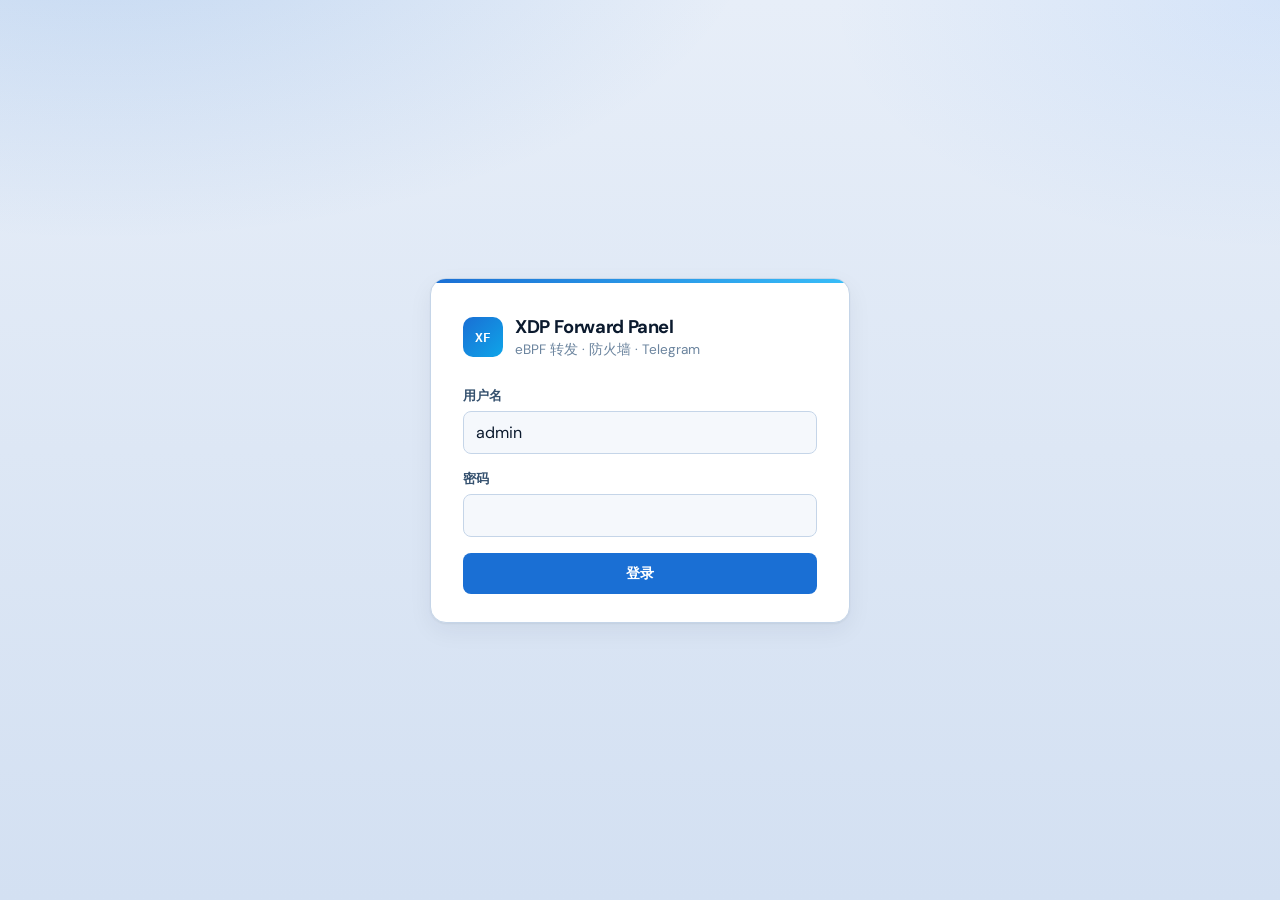
==== project/frontend/index.html @ 578153eb "Initial release: XDP forward panel with xdp CLI Web panel, XDP DNAT+SNAT, firewall ports, settings f" ====
<!DOCTYPE html>
<html lang="zh-CN">
<head>
  <meta charset="UTF-8" />
  <meta name="viewport" content="width=device-width, initial-scale=1" />
  <title>XDP Forward Panel</title>
  <link href="https://fonts.googleapis.com/css2?family=DM+Sans:wght@400;500;600;700&family=IBM+Plex+Mono:wght@400;500&display=swap" rel="stylesheet" />
  <link rel="stylesheet" href="app.css" />
</head>
<body>
  <section id="view-login" class="view active">
    <div class="login-card">
      <div class="brand-mark"><div class="logo">XF</div><div><h1>XDP Forward Panel</h1><p>eBPF 转发 · 防火墙 · Telegram</p></div></div>
      <form id="login-form">
        <div class="field"><label>用户名</label><input id="login-user" value="admin" autocomplete="username" /></div>
        <div class="field"><label>密码</label><input id="login-pass" type="password" autocomplete="current-password" /></div>
        <button class="btn btn-primary btn-block" type="submit">登录</button>
        <p id="login-err" class="err"></p>
      </form>
    </div>
  </section>

  <section id="view-app" class="view">
    <aside class="nav">
      <div class="brand"><div class="logo">XF</div><div><strong>XDP Panel</strong><span id="nav-ver">v0.1.0</span></div></div>
      <button class="nav-item active" data-page="dash">仪表盘</button>
      <button class="nav-item" data-page="fwd">转发规则</button>
      <button class="nav-item" data-page="ports">防火墙端口</button>
      <button class="nav-item" data-page="tg">Telegram</button>
      <button class="nav-item" data-page="logs">操作日志</button>
      <button class="nav-item" data-page="settings">面板设置</button>
      <div class="nav-foot"><button class="btn btn-ghost btn-sm" id="btn-logout" style="width:100%">退出</button></div>
    </aside>
    <div class="main">
      <div id="page-dash" class="page active"></div>
      <div id="page-fwd" class="page"></div>
      <div id="page-ports" class="page"></div>
      <div id="page-tg" class="page"></div>
      <div id="page-logs" class="page"></div>
      <div id="page-settings" class="page"></div>
    </div>
  </section>
  <div class="toast" id="toast"></div>
  <script src="app.js"></script>
</body>
</html>
---- project/frontend/app.css ----
:root {
      --bg: #e7eef8;
      --bg-deep: #d3e0f2;
      --surface: #f5f8fc;
      --surface-2: #ffffff;
      --ink: #0b1a2e;
      --ink-soft: #34506e;
      --muted: #6b849e;
      --line: #c5d5e8;
      --accent: #1a6fd4;
      --accent-2: #0f56ad;
      --accent-soft: rgba(26, 111, 212, 0.12);
      --warn: #b45309;
      --warn-soft: rgba(180, 83, 9, 0.12);
      --danger: #b42318;
      --danger-soft: rgba(180, 35, 24, 0.1);
      --ok: #067647;
      --ok-soft: rgba(6, 118, 71, 0.12);
      --info: #175cd3;
      --shadow: 0 1px 2px rgba(11, 26, 46, 0.06), 0 8px 24px rgba(11, 26, 46, 0.06);
      --radius: 10px;
      --font: "DM Sans", system-ui, sans-serif;
      --mono: "IBM Plex Mono", ui-monospace, monospace;
      --nav-w: 232px;
    }

    * { box-sizing: border-box; margin: 0; padding: 0; }
    html, body { min-height: 100%; }
    body {
      font-family: var(--font);
      color: var(--ink);
      background:
        radial-gradient(1200px 600px at 8% -10%, rgba(26, 111, 212, 0.18), transparent 55%),
        radial-gradient(900px 500px at 100% 0%, rgba(56, 139, 253, 0.1), transparent 50%),
        linear-gradient(180deg, var(--bg) 0%, var(--bg-deep) 100%);
      background-attachment: fixed;
    }
    button, input, select { font: inherit; }
    a { color: inherit; text-decoration: none; }
    .mono { font-family: var(--mono); font-size: 0.86em; letter-spacing: -0.02em; }

    /* ——— Login ——— */
    .view { display: none; min-height: 100vh; }
    .view.active { display: block; }
    #view-login.active {
      display: grid;
      place-items: center;
      padding: 32px 16px;
    }
    .login-card {
      width: min(420px, 100%);
      background: var(--surface-2);
      border: 1px solid var(--line);
      border-radius: 16px;
      box-shadow: var(--shadow);
      padding: 36px 32px 28px;
      position: relative;
      overflow: hidden;
    }
    .login-card::before {
      content: "";
      position: absolute;
      inset: 0 0 auto 0;
      height: 4px;
      background: linear-gradient(90deg, #1a6fd4, #38bdf8);
    }
    .brand-mark {
      display: flex;
      align-items: center;
      gap: 12px;
      margin-bottom: 28px;
    }
    .brand-mark .logo {
      width: 40px; height: 40px;
      border-radius: 10px;
      background: linear-gradient(135deg, #1a6fd4, #0ea5e9);
      display: grid; place-items: center;
      color: #fff;
      font-family: var(--mono);
      font-weight: 600;
      font-size: 13px;
    }
    .brand-mark h1 {
      font-size: 1.15rem;
      font-weight: 700;
      letter-spacing: -0.02em;
    }
    .brand-mark p { color: var(--muted); font-size: 0.85rem; margin-top: 2px; }
    .field { margin-bottom: 16px; }
    .field label {
      display: block;
      font-size: 0.8rem;
      font-weight: 600;
      color: var(--ink-soft);
      margin-bottom: 6px;
    }
    .field input, .field select, .field textarea {
      width: 100%;
      border: 1px solid var(--line);
      background: var(--surface);
      border-radius: 8px;
      padding: 10px 12px;
      color: var(--ink);
      outline: none;
      transition: border-color .15s, box-shadow .15s;
    }
    .field input:focus, .field select:focus, .field textarea:focus {
      border-color: var(--accent);
      box-shadow: 0 0 0 3px var(--accent-soft);
    }
    .btn {
      display: inline-flex;
      align-items: center;
      justify-content: center;
      gap: 8px;
      border: 1px solid transparent;
      border-radius: 8px;
      padding: 10px 16px;
      font-weight: 600;
      font-size: 0.9rem;
      cursor: pointer;
      transition: background .15s, border-color .15s, transform .1s;
    }
    .btn:active { transform: translateY(1px); }
    .btn-primary { background: var(--accent); color: #fff; }
    .btn-primary:hover { background: var(--accent-2); }
    .btn-ghost {
      background: transparent;
      border-color: var(--line);
      color: var(--ink-soft);
    }
    .btn-ghost:hover { background: var(--surface); }
    .btn-danger { background: var(--danger); color: #fff; }
    .btn-warn { background: var(--warn); color: #fff; }
    .btn-sm { padding: 6px 10px; font-size: 0.8rem; }
    .btn-block { width: 100%; }
    .login-hint {
      margin-top: 16px;
      font-size: 0.78rem;
      color: var(--muted);
      text-align: center;
    }

    /* ——— App shell ——— */
    #view-app.active { display: grid; grid-template-columns: var(--nav-w) 1fr; min-height: 100vh; }
    .nav {
      background: #0b1f3a;
      color: #d7e4ec;
      padding: 20px 14px;
      display: flex;
      flex-direction: column;
      gap: 4px;
      position: sticky;
      top: 0;
      height: 100vh;
    }
    .nav .brand {
      display: flex;
      align-items: center;
      gap: 10px;
      padding: 6px 10px 18px;
      border-bottom: 1px solid rgba(255,255,255,0.08);
      margin-bottom: 12px;
    }
    .nav .brand .logo {
      width: 32px; height: 32px; border-radius: 8px;
      background: linear-gradient(135deg, #3b82f6, #38bdf8);
      display: grid; place-items: center;
      color: #0b1f3a; font-family: var(--mono); font-weight: 700; font-size: 11px;
    }
    .nav .brand strong { display: block; font-size: 0.92rem; color: #fff; }
    .nav .brand span { font-size: 0.72rem; color: #7f96a6; }
    .nav-item {
      display: flex; align-items: center; gap: 10px;
      padding: 10px 12px;
      border-radius: 8px;
      color: #a8bbc8;
      font-size: 0.9rem;
      font-weight: 500;
      cursor: pointer;
      border: none;
      background: transparent;
      width: 100%;
      text-align: left;
    }
    .nav-item:hover { background: rgba(255,255,255,0.05); color: #fff; }
    .nav-item.active { background: rgba(59, 130, 246, 0.22); color: #93c5fd; }
    .nav-item .ico { width: 18px; opacity: 0.85; text-align: center; font-size: 0.85rem; }
    .nav-foot {
      margin-top: auto;
      padding: 12px 10px;
      border-top: 1px solid rgba(255,255,255,0.08);
      font-size: 0.75rem;
      color: #7f96a6;
    }
    .nav-foot .host { color: #c5d4df; font-family: var(--mono); font-size: 0.72rem; margin-top: 4px; }

    .main { padding: 28px 32px 48px; min-width: 0; }
    .page { display: none; animation: fade .2s ease; }
    .page.active { display: block; }
    @keyframes fade { from { opacity: 0; transform: translateY(4px); } to { opacity: 1; transform: none; } }

    .page-head {
      display: flex;
      flex-wrap: wrap;
      align-items: flex-start;
      justify-content: space-between;
      gap: 16px;
      margin-bottom: 22px;
    }
    .page-head h2 {
      font-size: 1.45rem;
      font-weight: 700;
      letter-spacing: -0.03em;
    }
    .page-head .sub { color: var(--muted); font-size: 0.9rem; margin-top: 4px; }
    .actions { display: flex; flex-wrap: wrap; gap: 8px; }

    .banner {
      display: flex; gap: 12px; align-items: flex-start;
      padding: 12px 14px;
      border-radius: var(--radius);
      border: 1px solid;
      margin-bottom: 18px;
      font-size: 0.88rem;
      line-height: 1.45;
    }
    .banner.warn {
      background: var(--warn-soft);
      border-color: rgba(180, 83, 9, 0.35);
      color: #7a3b04;
    }
    .banner.info {
      background: rgba(23, 92, 211, 0.08);
      border-color: rgba(23, 92, 211, 0.25);
      color: #1849a9;
    }

    .grid { display: grid; gap: 14px; }
    .grid-4 { grid-template-columns: repeat(4, 1fr); }
    .grid-2 { grid-template-columns: repeat(2, 1fr); }
    @media (max-width: 1100px) {
      .grid-4 { grid-template-columns: repeat(2, 1fr); }
      #view-app.active { grid-template-columns: 1fr; }
      .nav { position: relative; height: auto; flex-direction: row; flex-wrap: wrap; }
      .nav-foot { display: none; }
    }
    @media (max-width: 640px) {
      .grid-4, .grid-2 { grid-template-columns: 1fr; }
      .main { padding: 20px 16px 40px; }
    }

    .stat {
      background: var(--surface-2);
      border: 1px solid var(--line);
      border-radius: var(--radius);
      padding: 16px 18px;
      box-shadow: var(--shadow);
    }
    .stat .label { font-size: 0.78rem; color: var(--muted); font-weight: 600; text-transform: uppercase; letter-spacing: 0.04em; }
    .stat .value { font-size: 1.55rem; font-weight: 700; letter-spacing: -0.03em; margin-top: 6px; }
    .stat .meta { font-size: 0.8rem; color: var(--ink-soft); margin-top: 6px; }

    .panel {
      background: var(--surface-2);
      border: 1px solid var(--line);
      border-radius: var(--radius);
      box-shadow: var(--shadow);
      overflow: hidden;
    }
    .panel-h {
      display: flex; align-items: center; justify-content: space-between; gap: 12px;
      padding: 14px 16px;
      border-bottom: 1px solid var(--line);
      background: var(--surface);
    }
    .panel-h h3 { font-size: 0.95rem; font-weight: 650; }
    .panel-b { padding: 0; }

    table { width: 100%; border-collapse: collapse; font-size: 0.88rem; }
    th, td { padding: 11px 14px; text-align: left; border-bottom: 1px solid var(--line); vertical-align: middle; }
    th { font-size: 0.72rem; text-transform: uppercase; letter-spacing: 0.05em; color: var(--muted); font-weight: 650; background: var(--surface); }
    tr:last-child td { border-bottom: none; }
    tr:hover td { background: rgba(26, 111, 212, 0.04); }

    .tag {
      display: inline-flex; align-items: center; gap: 4px;
      padding: 2px 8px;
      border-radius: 999px;
      font-size: 0.72rem;
      font-weight: 650;
      font-family: var(--mono);
    }
    .tag-ok { background: var(--ok-soft); color: var(--ok); }
    .tag-off { background: #eef2f6; color: var(--muted); }
    .tag-warn { background: var(--warn-soft); color: var(--warn); }
    .tag-info { background: rgba(23,92,211,.1); color: var(--info); }
    .tag-danger { background: var(--danger-soft); color: var(--danger); }
    .tag-xdp { background: var(--accent-soft); color: var(--accent-2); }
    .hint { font-size: 0.78rem; color: var(--muted); margin-top: 6px; line-height: 1.4; }
    .ver-row {
      display: flex; align-items: center; justify-content: space-between; gap: 12px;
      padding: 12px 0; border-bottom: 1px solid var(--line);
    }
    .ver-row:last-child { border-bottom: none; }
    .ver-row .name { font-weight: 650; }
    .ver-row .ver { font-family: var(--mono); font-size: 0.82rem; color: var(--ink-soft); }

    .stack-status { display: flex; flex-wrap: wrap; gap: 6px; }
    .toggle {
      width: 42px; height: 24px; border-radius: 999px;
      border: none; background: #c5d4df; position: relative; cursor: pointer;
      transition: background .2s;
    }
    .toggle.on { background: var(--accent); }
    .toggle::after {
      content: ""; position: absolute; top: 3px; left: 3px;
      width: 18px; height: 18px; border-radius: 50%; background: #fff;
      transition: transform .2s; box-shadow: 0 1px 2px rgba(0,0,0,.15);
    }
    .toggle.on::after { transform: translateX(18px); }

    .form-row { display: grid; grid-template-columns: 1fr 1fr; gap: 12px; }
    @media (max-width: 640px) { .form-row { grid-template-columns: 1fr; } }
    .form-box { padding: 16px; }

    /* Modal */
    .modal-backdrop {
      position: fixed; inset: 0;
      background: rgba(15, 28, 36, 0.45);
      display: none; place-items: center;
      padding: 16px; z-index: 50;
      backdrop-filter: blur(2px);
    }
    .modal-backdrop.show { display: grid; }
    .modal {
      width: min(440px, 100%);
      background: var(--surface-2);
      border-radius: 14px;
      border: 1px solid var(--line);
      box-shadow: 0 20px 50px rgba(15,28,36,.2);
      padding: 22px;
    }
    .modal h3 { font-size: 1.05rem; margin-bottom: 8px; }
    .modal p { color: var(--ink-soft); font-size: 0.9rem; line-height: 1.5; margin-bottom: 18px; }
    .modal .row { display: flex; justify-content: flex-end; gap: 8px; }

    .toast {
      position: fixed; right: 20px; bottom: 20px;
      background: #0b1f3a; color: #e8eef2;
      padding: 12px 16px; border-radius: 10px;
      font-size: 0.88rem; box-shadow: var(--shadow);
      opacity: 0; transform: translateY(8px);
      transition: .2s; z-index: 60; pointer-events: none;
    }
    .toast.show { opacity: 1; transform: none; }

      position: fixed; left: 50%; bottom: 14px; transform: translateX(-50%);
      background: #0b1f3a; color: #9fb3c0;
      font-size: 0.75rem; padding: 8px 14px; border-radius: 999px;
      z-index: 40; box-shadow: var(--shadow);
      display: flex; gap: 10px; align-items: center;
      white-space: nowrap;
    }
  
.err { color: var(--danger); font-size: 0.85rem; margin-top: 10px; min-height: 1.2em; }
.empty { padding: 24px; color: var(--muted); text-align: center; }
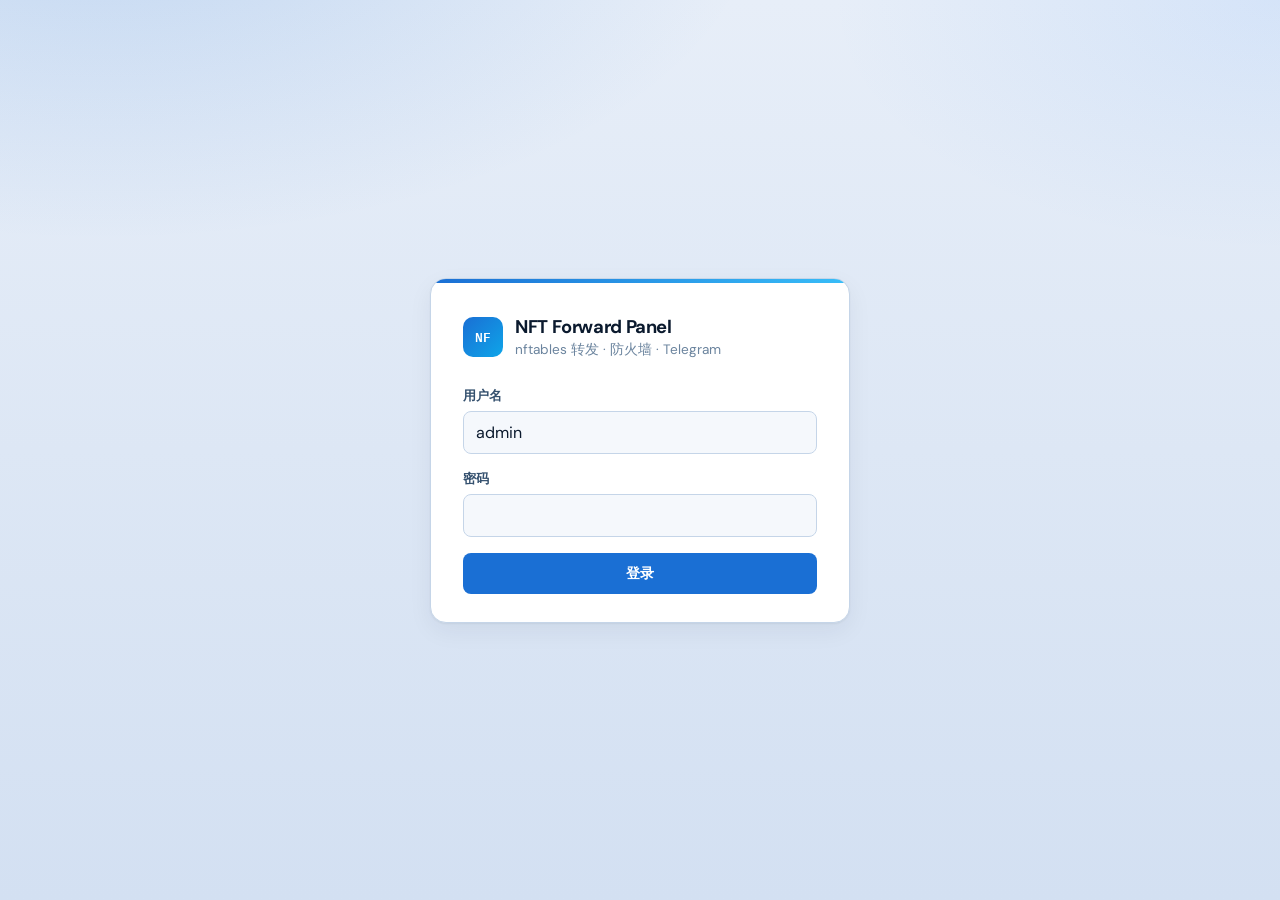
==== commit 8b35c6c2: "v0.3.0: replace XDP with nftables; rebrand NFT Forward Panel Drop BPF/XDP data plane for nftables DN" ====
--- a/project/frontend/index.html
+++ b/project/frontend/index.html
@@ -3,14 +3,14 @@
 <head>
   <meta charset="UTF-8" />
   <meta name="viewport" content="width=device-width, initial-scale=1" />
-  <title>XDP Forward Panel</title>
+  <title>NFT Forward Panel</title>
   <link href="https://fonts.googleapis.com/css2?family=DM+Sans:wght@400;500;600;700&family=IBM+Plex+Mono:wght@400;500&display=swap" rel="stylesheet" />
   <link rel="stylesheet" href="app.css" />
 </head>
 <body>
   <section id="view-login" class="view active">
     <div class="login-card">
-      <div class="brand-mark"><div class="logo">XF</div><div><h1>XDP Forward Panel</h1><p>eBPF 转发 · 防火墙 · Telegram</p></div></div>
+      <div class="brand-mark"><div class="logo">NF</div><div><h1>NFT Forward Panel</h1><p>nftables 转发 · 防火墙 · Telegram</p></div></div>
       <form id="login-form">
         <div class="field"><label>用户名</label><input id="login-user" value="admin" autocomplete="username" /></div>
         <div class="field"><label>密码</label><input id="login-pass" type="password" autocomplete="current-password" /></div>
@@ -22,7 +22,7 @@
 
   <section id="view-app" class="view">
     <aside class="nav">
-      <div class="brand"><div class="logo">XF</div><div><strong>XDP Panel</strong><span id="nav-ver">v0.1.0</span></div></div>
+      <div class="brand"><div class="logo">NF</div><div><strong>NFT Panel</strong><span id="nav-ver">v0.3.0</span></div></div>
       <button class="nav-item active" data-page="dash">仪表盘</button>
       <button class="nav-item" data-page="fwd">转发规则</button>
       <button class="nav-item" data-page="ports">防火墙端口</button>
--- a/project/frontend/app.css
+++ b/project/frontend/app.css
@@ -297,7 +297,7 @@
     .tag-warn { background: var(--warn-soft); color: var(--warn); }
     .tag-info { background: rgba(23,92,211,.1); color: var(--info); }
     .tag-danger { background: var(--danger-soft); color: var(--danger); }
-    .tag-xdp { background: var(--accent-soft); color: var(--accent-2); }
+    .tag-fwd { background: var(--accent-soft); color: var(--accent-2); }
     .hint { font-size: 0.78rem; color: var(--muted); margin-top: 6px; line-height: 1.4; }
     .ver-row {
       display: flex; align-items: center; justify-content: space-between; gap: 12px;
@@ -306,6 +306,20 @@
     .ver-row:last-child { border-bottom: none; }
     .ver-row .name { font-weight: 650; }
     .ver-row .ver { font-family: var(--mono); font-size: 0.82rem; color: var(--ink-soft); }
+    .badge-new {
+      display: inline-block; margin-left: 6px; padding: 1px 7px; border-radius: 999px;
+      font-size: 0.72rem; font-family: var(--sans, inherit); font-weight: 650;
+      background: var(--accent-soft); color: var(--accent-2); vertical-align: middle;
+    }
+    .upd-status {
+      margin: 10px 0 4px; padding: 10px 12px; border-radius: 10px;
+      background: rgba(15, 35, 55, 0.04); border: 1px solid var(--line);
+    }
+    .upd-log {
+      margin: 8px 0 0; max-height: 160px; overflow: auto; padding: 10px 12px;
+      font-size: 0.72rem; line-height: 1.45; white-space: pre-wrap; word-break: break-all;
+      background: #0f1720; color: #d7e2ec; border-radius: 10px;
+    }
 
     .stack-status { display: flex; flex-wrap: wrap; gap: 6px; }
     .toggle {
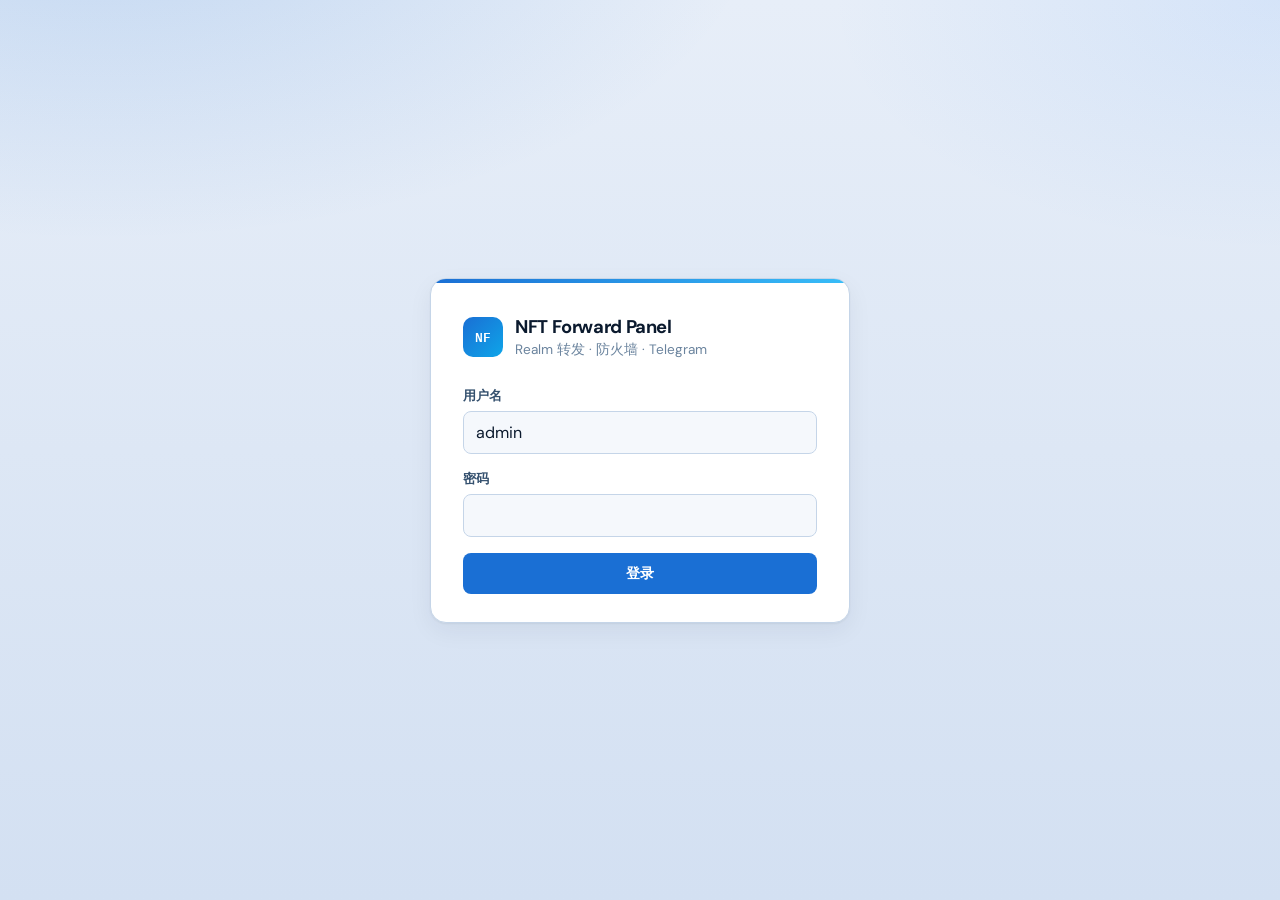
==== commit 45a9c5d4: "v0.4.0: switch data plane from nftables to Realm Manage zhboner/realm as a child process; SyncRules " ====
--- a/project/frontend/index.html
+++ b/project/frontend/index.html
@@ -10,7 +10,7 @@
 <body>
   <section id="view-login" class="view active">
     <div class="login-card">
-      <div class="brand-mark"><div class="logo">NF</div><div><h1>NFT Forward Panel</h1><p>nftables 转发 · 防火墙 · Telegram</p></div></div>
+      <div class="brand-mark"><div class="logo">NF</div><div><h1>NFT Forward Panel</h1><p>Realm 转发 · 防火墙 · Telegram</p></div></div>
       <form id="login-form">
         <div class="field"><label>用户名</label><input id="login-user" value="admin" autocomplete="username" /></div>
         <div class="field"><label>密码</label><input id="login-pass" type="password" autocomplete="current-password" /></div>
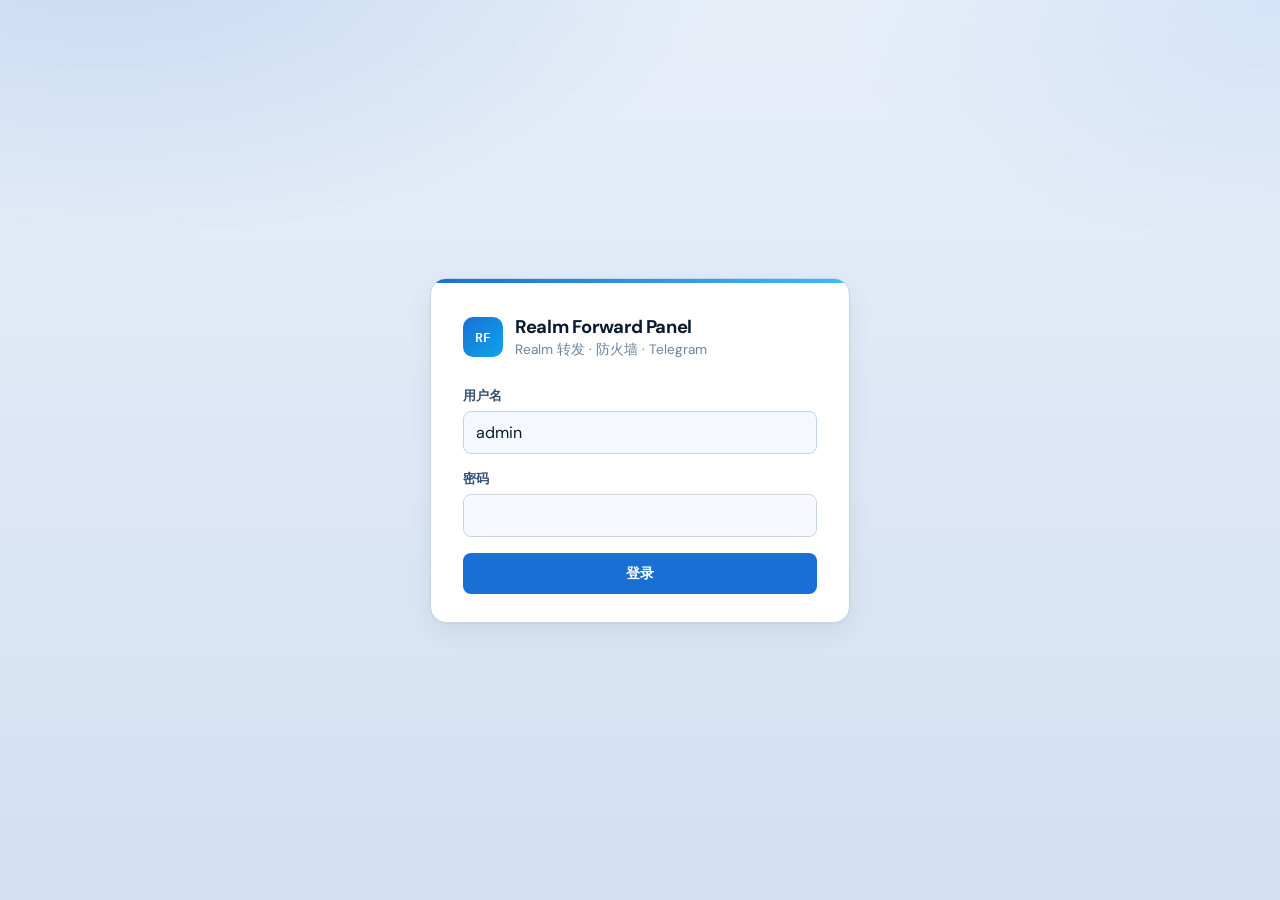
==== commit aa85bef4: "v0.5.0: rebrand to Realm Forward Panel (realmforward / realmfp) Rename module, CLI, service, paths, " ====
--- a/project/frontend/index.html
+++ b/project/frontend/index.html
@@ -3,14 +3,14 @@
 <head>
   <meta charset="UTF-8" />
   <meta name="viewport" content="width=device-width, initial-scale=1" />
-  <title>NFT Forward Panel</title>
+  <title>Realm Forward Panel</title>
   <link href="https://fonts.googleapis.com/css2?family=DM+Sans:wght@400;500;600;700&family=IBM+Plex+Mono:wght@400;500&display=swap" rel="stylesheet" />
   <link rel="stylesheet" href="app.css" />
 </head>
 <body>
   <section id="view-login" class="view active">
     <div class="login-card">
-      <div class="brand-mark"><div class="logo">NF</div><div><h1>NFT Forward Panel</h1><p>Realm 转发 · 防火墙 · Telegram</p></div></div>
+      <div class="brand-mark"><div class="logo">RF</div><div><h1>Realm Forward Panel</h1><p>Realm 转发 · 防火墙 · Telegram</p></div></div>
       <form id="login-form">
         <div class="field"><label>用户名</label><input id="login-user" value="admin" autocomplete="username" /></div>
         <div class="field"><label>密码</label><input id="login-pass" type="password" autocomplete="current-password" /></div>
@@ -22,7 +22,7 @@
 
   <section id="view-app" class="view">
     <aside class="nav">
-      <div class="brand"><div class="logo">NF</div><div><strong>NFT Panel</strong><span id="nav-ver">v0.3.0</span></div></div>
+      <div class="brand"><div class="logo">RF</div><div><strong>Realm Panel</strong><span id="nav-ver">v0.5.0</span></div></div>
       <button class="nav-item active" data-page="dash">仪表盘</button>
       <button class="nav-item" data-page="fwd">转发规则</button>
       <button class="nav-item" data-page="ports">防火墙端口</button>
